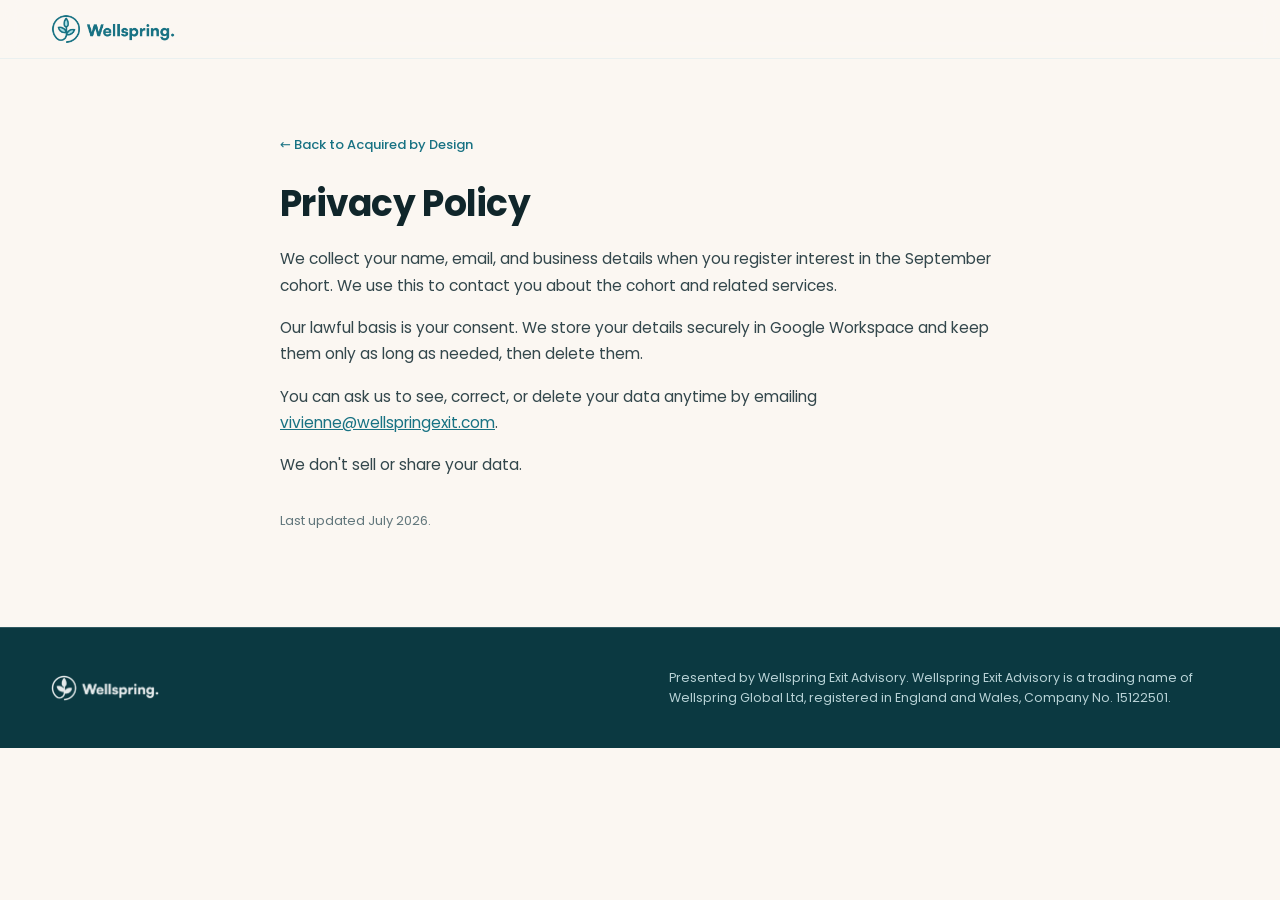
==== privacy.html @ dc9870bf "Add privacy policy page Port the privacy content from the old acquired-by-design2 site into a new pr" ====
<!DOCTYPE html>
<html lang="en-GB">
<head>
  <meta charset="utf-8">
  <meta name="viewport" content="width=device-width, initial-scale=1">

  <script>
    /* Remove any stale service worker / caches left by the previous site so
       visitors aren't served an old, broken app shell. Safe no-op otherwise. */
    (function () {
      if ('serviceWorker' in navigator) {
        navigator.serviceWorker.getRegistrations()
          .then(function (regs) { regs.forEach(function (r) { r.unregister(); }); })
          .catch(function () {});
      }
      if (window.caches && caches.keys) {
        caches.keys()
          .then(function (keys) { keys.forEach(function (k) { caches.delete(k); }); })
          .catch(function () {});
      }
    })();
  </script>

  <title>Privacy Policy — Wellspring Profit Index</title>
  <meta name="description" content="How Wellspring Exit Advisory collects, uses, and protects the details you share when registering interest in the Wellspring Profit Index cohort.">
  <meta name="robots" content="noindex, follow">
  <meta name="theme-color" content="#0f4c56">
  <link rel="canonical" href="https://wellspringindex.co.uk/privacy">

  <link rel="icon" href="/assets/img/favicon.svg" type="image/svg+xml">
  <link rel="apple-touch-icon" href="/assets/img/logo.png">

  <link rel="stylesheet" href="/assets/css/fonts.css">
  <link rel="stylesheet" href="/assets/css/styles.css">
</head>
<body>

  <!-- ============ HEADER ============ -->
  <header style="position: sticky; top: 0; z-index: 40; background: rgba(251,247,242,0.85); backdrop-filter: blur(10px); border-bottom: 1px solid #eaf0f0;">
    <div style="max-width: 1200px; margin: 0 auto; padding: 14px clamp(20px,4vw,56px); display: flex; align-items: center; justify-content: flex-start; gap: 16px;">
      <a href="/" aria-label="Wellspring — back to home" style="display: inline-flex;">
        <img src="/assets/img/logo.png" alt="Wellspring" style="height: 30px; display: block;">
      </a>
    </div>
  </header>

  <!-- ============ PRIVACY ============ -->
  <main style="max-width: 720px; margin: 0 auto; padding: 72px clamp(20px,4vw,56px) 96px;">
    <a href="/" style="display: inline-block; margin-bottom: 28px; font-size: 13px; font-weight: 500; color: #187283; text-decoration: none;">← Back to Acquired by Design</a>
    <h1 style="margin: 0 0 22px; font-size: clamp(30px, 3vw, 36px); font-weight: 700; letter-spacing: -0.02em; line-height: 1.15; color: #10262b;">Privacy Policy</h1>
    <p style="margin: 0 0 16px; font-size: 15.5px; line-height: 1.7; color: #33474c;">We collect your name, email, and business details when you register interest in the September cohort. We use this to contact you about the cohort and related services.</p>
    <p style="margin: 0 0 16px; font-size: 15.5px; line-height: 1.7; color: #33474c;">Our lawful basis is your consent. We store your details securely in Google Workspace and keep them only as long as needed, then delete them.</p>
    <p style="margin: 0 0 16px; font-size: 15.5px; line-height: 1.7; color: #33474c;">You can ask us to see, correct, or delete your data anytime by emailing <a href="mailto:vivienne@wellspringexit.com" style="color: #187283;">vivienne@wellspringexit.com</a>.</p>
    <p style="margin: 0 0 32px; font-size: 15.5px; line-height: 1.7; color: #33474c;">We don't sell or share your data.</p>
    <p style="margin: 0; font-size: 13px; color: #62777c;">Last updated July 2026.</p>
  </main>

  <!-- ============ FOOTER ============ -->
  <footer style="background: #0b3941; border-top: 1px solid #2f5a62;">
    <div style="max-width: 1200px; margin: 0 auto; padding: 40px clamp(20px,4vw,56px); display: flex; flex-wrap: wrap; align-items: center; justify-content: space-between; gap: 20px;">
      <img src="/assets/img/logo-footer.png" alt="Wellspring" style="height: 26px; display: block; opacity: 0.9;">
      <p style="margin: 0; font-size: 12.5px; line-height: 1.6; color: #b9d3d7; max-width: 560px;">Presented by Wellspring Exit Advisory. Wellspring Exit Advisory is a trading name of Wellspring Global Ltd, registered in England and Wales, Company No. 15122501.</p>
    </div>
  </footer>

</body>
</html>
---- assets/css/fonts.css ----
/* Self-hosted Google Fonts (Poppins + IBM Plex Mono). Generated — do not edit by hand. */

@font-face {
  font-family: 'IBM Plex Mono';
  font-style: normal;
  font-weight: 400;
  font-display: swap;
  src: url("../fonts/ibm-plex-mono-cyrillic-ext-400.woff2") format("woff2");
  unicode-range: U+0460-052F, U+1C80-1C8A, U+20B4, U+2DE0-2DFF, U+A640-A69F, U+FE2E-FE2F;
}

@font-face {
  font-family: 'IBM Plex Mono';
  font-style: normal;
  font-weight: 400;
  font-display: swap;
  src: url("../fonts/ibm-plex-mono-cyrillic-400.woff2") format("woff2");
  unicode-range: U+0301, U+0400-045F, U+0490-0491, U+04B0-04B1, U+2116;
}

@font-face {
  font-family: 'IBM Plex Mono';
  font-style: normal;
  font-weight: 400;
  font-display: swap;
  src: url("../fonts/ibm-plex-mono-vietnamese-400.woff2") format("woff2");
  unicode-range: U+0102-0103, U+0110-0111, U+0128-0129, U+0168-0169, U+01A0-01A1, U+01AF-01B0, U+0300-0301, U+0303-0304, U+0308-0309, U+0323, U+0329, U+1EA0-1EF9, U+20AB;
}

@font-face {
  font-family: 'IBM Plex Mono';
  font-style: normal;
  font-weight: 400;
  font-display: swap;
  src: url("../fonts/ibm-plex-mono-latin-ext-400.woff2") format("woff2");
  unicode-range: U+0100-02BA, U+02BD-02C5, U+02C7-02CC, U+02CE-02D7, U+02DD-02FF, U+0304, U+0308, U+0329, U+1D00-1DBF, U+1E00-1E9F, U+1EF2-1EFF, U+2020, U+20A0-20AB, U+20AD-20C0, U+2113, U+2C60-2C7F, U+A720-A7FF;
}

@font-face {
  font-family: 'IBM Plex Mono';
  font-style: normal;
  font-weight: 400;
  font-display: swap;
  src: url("../fonts/ibm-plex-mono-latin-400.woff2") format("woff2");
  unicode-range: U+0000-00FF, U+0131, U+0152-0153, U+02BB-02BC, U+02C6, U+02DA, U+02DC, U+0304, U+0308, U+0329, U+2000-206F, U+20AC, U+2122, U+2191, U+2193, U+2212, U+2215, U+FEFF, U+FFFD;
}

@font-face {
  font-family: 'IBM Plex Mono';
  font-style: normal;
  font-weight: 500;
  font-display: swap;
  src: url("../fonts/ibm-plex-mono-cyrillic-ext-500.woff2") format("woff2");
  unicode-range: U+0460-052F, U+1C80-1C8A, U+20B4, U+2DE0-2DFF, U+A640-A69F, U+FE2E-FE2F;
}

@font-face {
  font-family: 'IBM Plex Mono';
  font-style: normal;
  font-weight: 500;
  font-display: swap;
  src: url("../fonts/ibm-plex-mono-cyrillic-500.woff2") format("woff2");
  unicode-range: U+0301, U+0400-045F, U+0490-0491, U+04B0-04B1, U+2116;
}

@font-face {
  font-family: 'IBM Plex Mono';
  font-style: normal;
  font-weight: 500;
  font-display: swap;
  src: url("../fonts/ibm-plex-mono-vietnamese-500.woff2") format("woff2");
  unicode-range: U+0102-0103, U+0110-0111, U+0128-0129, U+0168-0169, U+01A0-01A1, U+01AF-01B0, U+0300-0301, U+0303-0304, U+0308-0309, U+0323, U+0329, U+1EA0-1EF9, U+20AB;
}

@font-face {
  font-family: 'IBM Plex Mono';
  font-style: normal;
  font-weight: 500;
  font-display: swap;
  src: url("../fonts/ibm-plex-mono-latin-ext-500.woff2") format("woff2");
  unicode-range: U+0100-02BA, U+02BD-02C5, U+02C7-02CC, U+02CE-02D7, U+02DD-02FF, U+0304, U+0308, U+0329, U+1D00-1DBF, U+1E00-1E9F, U+1EF2-1EFF, U+2020, U+20A0-20AB, U+20AD-20C0, U+2113, U+2C60-2C7F, U+A720-A7FF;
}

@font-face {
  font-family: 'IBM Plex Mono';
  font-style: normal;
  font-weight: 500;
  font-display: swap;
  src: url("../fonts/ibm-plex-mono-latin-500.woff2") format("woff2");
  unicode-range: U+0000-00FF, U+0131, U+0152-0153, U+02BB-02BC, U+02C6, U+02DA, U+02DC, U+0304, U+0308, U+0329, U+2000-206F, U+20AC, U+2122, U+2191, U+2193, U+2212, U+2215, U+FEFF, U+FFFD;
}

@font-face {
  font-family: 'IBM Plex Mono';
  font-style: normal;
  font-weight: 600;
  font-display: swap;
  src: url("../fonts/ibm-plex-mono-cyrillic-ext-600.woff2") format("woff2");
  unicode-range: U+0460-052F, U+1C80-1C8A, U+20B4, U+2DE0-2DFF, U+A640-A69F, U+FE2E-FE2F;
}

@font-face {
  font-family: 'IBM Plex Mono';
  font-style: normal;
  font-weight: 600;
  font-display: swap;
  src: url("../fonts/ibm-plex-mono-cyrillic-600.woff2") format("woff2");
  unicode-range: U+0301, U+0400-045F, U+0490-0491, U+04B0-04B1, U+2116;
}

@font-face {
  font-family: 'IBM Plex Mono';
  font-style: normal;
  font-weight: 600;
  font-display: swap;
  src: url("../fonts/ibm-plex-mono-vietnamese-600.woff2") format("woff2");
  unicode-range: U+0102-0103, U+0110-0111, U+0128-0129, U+0168-0169, U+01A0-01A1, U+01AF-01B0, U+0300-0301, U+0303-0304, U+0308-0309, U+0323, U+0329, U+1EA0-1EF9, U+20AB;
}

@font-face {
  font-family: 'IBM Plex Mono';
  font-style: normal;
  font-weight: 600;
  font-display: swap;
  src: url("../fonts/ibm-plex-mono-latin-ext-600.woff2") format("woff2");
  unicode-range: U+0100-02BA, U+02BD-02C5, U+02C7-02CC, U+02CE-02D7, U+02DD-02FF, U+0304, U+0308, U+0329, U+1D00-1DBF, U+1E00-1E9F, U+1EF2-1EFF, U+2020, U+20A0-20AB, U+20AD-20C0, U+2113, U+2C60-2C7F, U+A720-A7FF;
}

@font-face {
  font-family: 'IBM Plex Mono';
  font-style: normal;
  font-weight: 600;
  font-display: swap;
  src: url("../fonts/ibm-plex-mono-latin-600.woff2") format("woff2");
  unicode-range: U+0000-00FF, U+0131, U+0152-0153, U+02BB-02BC, U+02C6, U+02DA, U+02DC, U+0304, U+0308, U+0329, U+2000-206F, U+20AC, U+2122, U+2191, U+2193, U+2212, U+2215, U+FEFF, U+FFFD;
}

@font-face {
  font-family: 'Poppins';
  font-style: normal;
  font-weight: 400;
  font-display: swap;
  src: url("../fonts/poppins-devanagari-400.woff2") format("woff2");
  unicode-range: U+0900-097F, U+1CD0-1CF9, U+200C-200D, U+20A8, U+20B9, U+20F0, U+25CC, U+A830-A839, U+A8E0-A8FF, U+11B00-11B09;
}

@font-face {
  font-family: 'Poppins';
  font-style: normal;
  font-weight: 400;
  font-display: swap;
  src: url("../fonts/poppins-latin-ext-400.woff2") format("woff2");
  unicode-range: U+0100-02BA, U+02BD-02C5, U+02C7-02CC, U+02CE-02D7, U+02DD-02FF, U+0304, U+0308, U+0329, U+1D00-1DBF, U+1E00-1E9F, U+1EF2-1EFF, U+2020, U+20A0-20AB, U+20AD-20C0, U+2113, U+2C60-2C7F, U+A720-A7FF;
}

@font-face {
  font-family: 'Poppins';
  font-style: normal;
  font-weight: 400;
  font-display: swap;
  src: url("../fonts/poppins-latin-400.woff2") format("woff2");
  unicode-range: U+0000-00FF, U+0131, U+0152-0153, U+02BB-02BC, U+02C6, U+02DA, U+02DC, U+0304, U+0308, U+0329, U+2000-206F, U+20AC, U+2122, U+2191, U+2193, U+2212, U+2215, U+FEFF, U+FFFD;
}

@font-face {
  font-family: 'Poppins';
  font-style: normal;
  font-weight: 500;
  font-display: swap;
  src: url("../fonts/poppins-devanagari-500.woff2") format("woff2");
  unicode-range: U+0900-097F, U+1CD0-1CF9, U+200C-200D, U+20A8, U+20B9, U+20F0, U+25CC, U+A830-A839, U+A8E0-A8FF, U+11B00-11B09;
}

@font-face {
  font-family: 'Poppins';
  font-style: normal;
  font-weight: 500;
  font-display: swap;
  src: url("../fonts/poppins-latin-ext-500.woff2") format("woff2");
  unicode-range: U+0100-02BA, U+02BD-02C5, U+02C7-02CC, U+02CE-02D7, U+02DD-02FF, U+0304, U+0308, U+0329, U+1D00-1DBF, U+1E00-1E9F, U+1EF2-1EFF, U+2020, U+20A0-20AB, U+20AD-20C0, U+2113, U+2C60-2C7F, U+A720-A7FF;
}

@font-face {
  font-family: 'Poppins';
  font-style: normal;
  font-weight: 500;
  font-display: swap;
  src: url("../fonts/poppins-latin-500.woff2") format("woff2");
  unicode-range: U+0000-00FF, U+0131, U+0152-0153, U+02BB-02BC, U+02C6, U+02DA, U+02DC, U+0304, U+0308, U+0329, U+2000-206F, U+20AC, U+2122, U+2191, U+2193, U+2212, U+2215, U+FEFF, U+FFFD;
}

@font-face {
  font-family: 'Poppins';
  font-style: normal;
  font-weight: 600;
  font-display: swap;
  src: url("../fonts/poppins-devanagari-600.woff2") format("woff2");
  unicode-range: U+0900-097F, U+1CD0-1CF9, U+200C-200D, U+20A8, U+20B9, U+20F0, U+25CC, U+A830-A839, U+A8E0-A8FF, U+11B00-11B09;
}

@font-face {
  font-family: 'Poppins';
  font-style: normal;
  font-weight: 600;
  font-display: swap;
  src: url("../fonts/poppins-latin-ext-600.woff2") format("woff2");
  unicode-range: U+0100-02BA, U+02BD-02C5, U+02C7-02CC, U+02CE-02D7, U+02DD-02FF, U+0304, U+0308, U+0329, U+1D00-1DBF, U+1E00-1E9F, U+1EF2-1EFF, U+2020, U+20A0-20AB, U+20AD-20C0, U+2113, U+2C60-2C7F, U+A720-A7FF;
}

@font-face {
  font-family: 'Poppins';
  font-style: normal;
  font-weight: 600;
  font-display: swap;
  src: url("../fonts/poppins-latin-600.woff2") format("woff2");
  unicode-range: U+0000-00FF, U+0131, U+0152-0153, U+02BB-02BC, U+02C6, U+02DA, U+02DC, U+0304, U+0308, U+0329, U+2000-206F, U+20AC, U+2122, U+2191, U+2193, U+2212, U+2215, U+FEFF, U+FFFD;
}

@font-face {
  font-family: 'Poppins';
  font-style: normal;
  font-weight: 700;
  font-display: swap;
  src: url("../fonts/poppins-devanagari-700.woff2") format("woff2");
  unicode-range: U+0900-097F, U+1CD0-1CF9, U+200C-200D, U+20A8, U+20B9, U+20F0, U+25CC, U+A830-A839, U+A8E0-A8FF, U+11B00-11B09;
}

@font-face {
  font-family: 'Poppins';
  font-style: normal;
  font-weight: 700;
  font-display: swap;
  src: url("../fonts/poppins-latin-ext-700.woff2") format("woff2");
  unicode-range: U+0100-02BA, U+02BD-02C5, U+02C7-02CC, U+02CE-02D7, U+02DD-02FF, U+0304, U+0308, U+0329, U+1D00-1DBF, U+1E00-1E9F, U+1EF2-1EFF, U+2020, U+20A0-20AB, U+20AD-20C0, U+2113, U+2C60-2C7F, U+A720-A7FF;
}

@font-face {
  font-family: 'Poppins';
  font-style: normal;
  font-weight: 700;
  font-display: swap;
  src: url("../fonts/poppins-latin-700.woff2") format("woff2");
  unicode-range: U+0000-00FF, U+0131, U+0152-0153, U+02BB-02BC, U+02C6, U+02DA, U+02DC, U+0304, U+0308, U+0329, U+2000-206F, U+20AC, U+2122, U+2191, U+2193, U+2212, U+2215, U+FEFF, U+FFFD;
}

@font-face {
  font-family: 'Poppins';
  font-style: normal;
  font-weight: 800;
  font-display: swap;
  src: url("../fonts/poppins-devanagari-800.woff2") format("woff2");
  unicode-range: U+0900-097F, U+1CD0-1CF9, U+200C-200D, U+20A8, U+20B9, U+20F0, U+25CC, U+A830-A839, U+A8E0-A8FF, U+11B00-11B09;
}

@font-face {
  font-family: 'Poppins';
  font-style: normal;
  font-weight: 800;
  font-display: swap;
  src: url("../fonts/poppins-latin-ext-800.woff2") format("woff2");
  unicode-range: U+0100-02BA, U+02BD-02C5, U+02C7-02CC, U+02CE-02D7, U+02DD-02FF, U+0304, U+0308, U+0329, U+1D00-1DBF, U+1E00-1E9F, U+1EF2-1EFF, U+2020, U+20A0-20AB, U+20AD-20C0, U+2113, U+2C60-2C7F, U+A720-A7FF;
}

@font-face {
  font-family: 'Poppins';
  font-style: normal;
  font-weight: 800;
  font-display: swap;
  src: url("../fonts/poppins-latin-800.woff2") format("woff2");
  unicode-range: U+0000-00FF, U+0131, U+0152-0153, U+02BB-02BC, U+02C6, U+02DA, U+02DC, U+0304, U+0308, U+0329, U+2000-206F, U+20AC, U+2122, U+2191, U+2193, U+2212, U+2215, U+FEFF, U+FFFD;
}
---- assets/css/styles.css ----
/* ============================================================
   Wellspring Profit Index — base + component styles
   Fonts are declared in fonts.css. Most layout is authored as
   inline styles on the markup; this file holds global defaults,
   real interaction states, and the responsive overrides.
   ============================================================ */

html { scroll-behavior: smooth; }

body {
  margin: 0;
  background: #fbf7f2;
  font-family: 'Poppins', ui-sans-serif, system-ui, sans-serif;
  color: #33474c;
  -webkit-font-smoothing: antialiased;
}

image-slot { display: block; width: 100%; height: 100%; }

/* Respect users who prefer reduced motion */
@media (prefers-reduced-motion: reduce) {
  html { scroll-behavior: auto; }
  * { transition: none !important; }
}

/* --- Interaction states -------------------------------------------------
   The source export encoded these as non-standard style-hover / style-focus
   attributes, which browsers ignore. They are re-expressed here as real CSS
   so the buttons and fields actually respond. */
.btn-fill:hover { background: #e85f24 !important; }
.btn-outline:hover { border-color: #187283 !important; }
.cta-form input:focus,
.cta-form select:focus { border-color: #ff9163 !important; }

/* Visible keyboard focus for accessibility */
a:focus-visible,
button:focus-visible,
input:focus-visible,
select:focus-visible {
  outline: 2px solid #ff9163;
  outline-offset: 2px;
}

/* --- Responsive ---------------------------------------------------------- */
@media (max-width: 760px) {
  .two-col { grid-template-columns: 1fr !important; gap: 24px !important; padding-top: 44px !important; padding-bottom: 44px !important; }
  .advisor-col { justify-items: center; text-align: center; }
  .advisor-col .cred-row { justify-content: flex-start !important; gap: 6px !important; }
  .pad-y { padding-top: 46px !important; padding-bottom: 46px !important; }
  .hero-pad { padding-top: 48px !important; padding-bottom: 52px !important; }
  header img { height: 26px !important; }
  header > div { padding-top: 12px !important; padding-bottom: 12px !important; gap: 12px !important; }
  header a { padding: 9px 16px !important; font-size: 13px !important; box-shadow: none !important; }
  .hero-pad h1, .hero-pad h1 span { font-size: 36px !important; }
  .hero-lead { font-size: 16.5px !important; }
  .hero-grid { grid-template-columns: 1fr !important; gap: 30px !important; }
  .hero-cta { flex-wrap: nowrap !important; gap: 10px !important; }
  .hero-cta .hero-btn { flex: 1 1 0; padding-left: 14px !important; padding-right: 14px !important; font-size: 14px !important; }
  .roadmap-grid { grid-template-columns: 1fr !important; gap: 12px !important; margin-top: 30px !important; }
  .roadmap-card { padding: 18px !important; }
  .advisor-col { padding-top: 40px !important; padding-bottom: 40px !important; gap: 18px !important; }
  .advisor-photo-wrap > * { width: 132px !important; height: 132px !important; }
  .advisor-ring { display: none !important; }
  .advisor-name { font-size: 27px !important; margin-top: 14px !important; }
  .advisor-p { font-size: 15px !important; line-height: 1.6 !important; margin-bottom: 12px !important; }
  .cred-chip { padding: 5px 9px !important; font-size: 11.5px !important; gap: 5px !important; }
  .cred-chip > span:first-child { display: none !important; }
  .stat-card { padding: 30px 26px !important; border-radius: 22px !important; }
  .cta-grid { grid-template-columns: 1fr !important; gap: 22px !important; }
  .cta-card { padding: 22px 20px !important; border-radius: 20px !important; }
  .cta-lead { font-size: 15.5px !important; margin-bottom: 14px !important; }
  .cta-sub { font-size: 13.5px !important; }
  .cta-form { gap: 12px !important; }
}
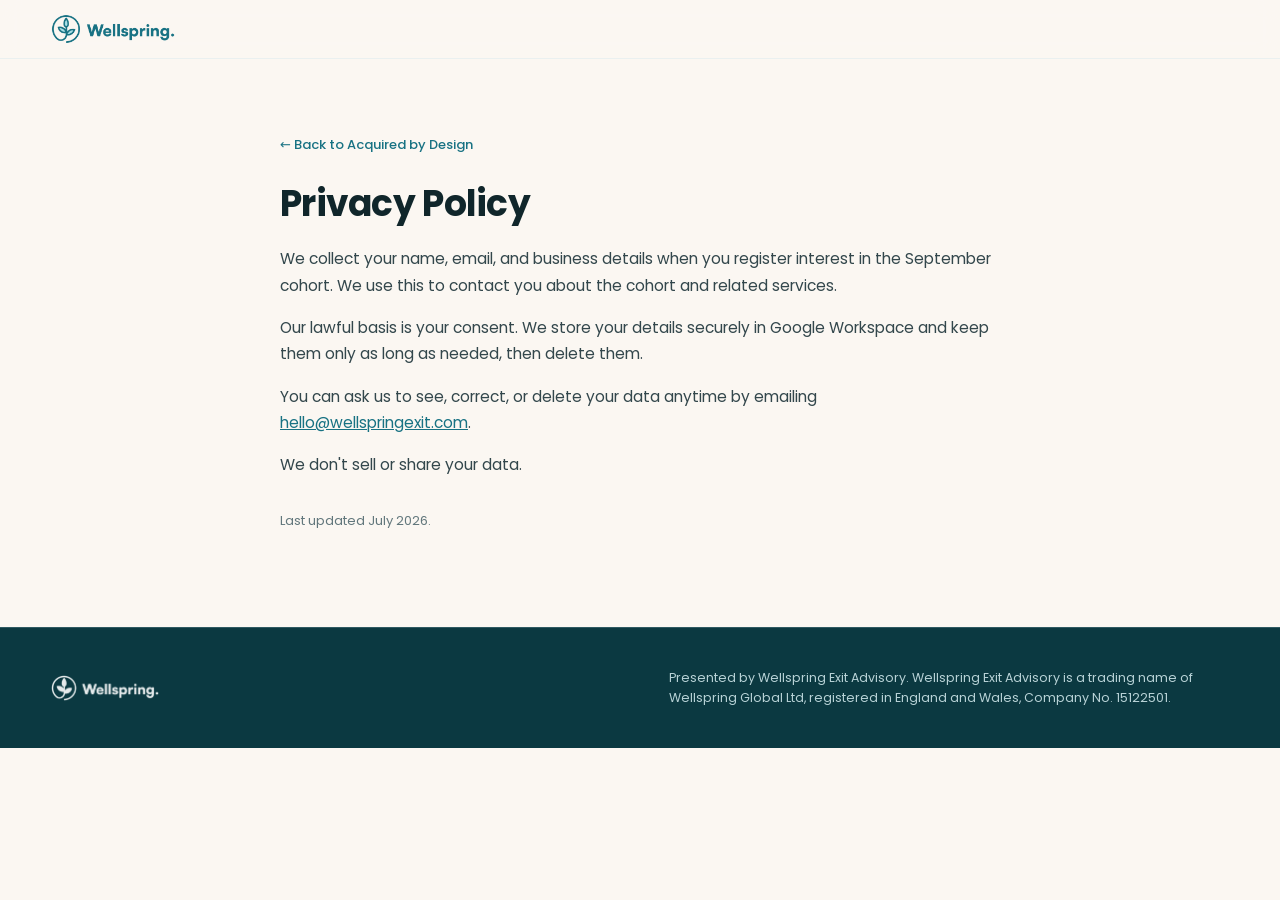
==== commit 1b1ecc9f: "Restore submit confirmation, update privacy email - privacy.html: change contact email from vivienne" ====
--- a/privacy.html
+++ b/privacy.html
@@ -50,7 +50,7 @@
     <h1 style="margin: 0 0 22px; font-size: clamp(30px, 3vw, 36px); font-weight: 700; letter-spacing: -0.02em; line-height: 1.15; color: #10262b;">Privacy Policy</h1>
     <p style="margin: 0 0 16px; font-size: 15.5px; line-height: 1.7; color: #33474c;">We collect your name, email, and business details when you register interest in the September cohort. We use this to contact you about the cohort and related services.</p>
     <p style="margin: 0 0 16px; font-size: 15.5px; line-height: 1.7; color: #33474c;">Our lawful basis is your consent. We store your details securely in Google Workspace and keep them only as long as needed, then delete them.</p>
-    <p style="margin: 0 0 16px; font-size: 15.5px; line-height: 1.7; color: #33474c;">You can ask us to see, correct, or delete your data anytime by emailing <a href="mailto:vivienne@wellspringexit.com" style="color: #187283;">vivienne@wellspringexit.com</a>.</p>
+    <p style="margin: 0 0 16px; font-size: 15.5px; line-height: 1.7; color: #33474c;">You can ask us to see, correct, or delete your data anytime by emailing <a href="mailto:hello@wellspringexit.com" style="color: #187283;">hello@wellspringexit.com</a>.</p>
     <p style="margin: 0 0 32px; font-size: 15.5px; line-height: 1.7; color: #33474c;">We don't sell or share your data.</p>
     <p style="margin: 0; font-size: 13px; color: #62777c;">Last updated July 2026.</p>
   </main>
